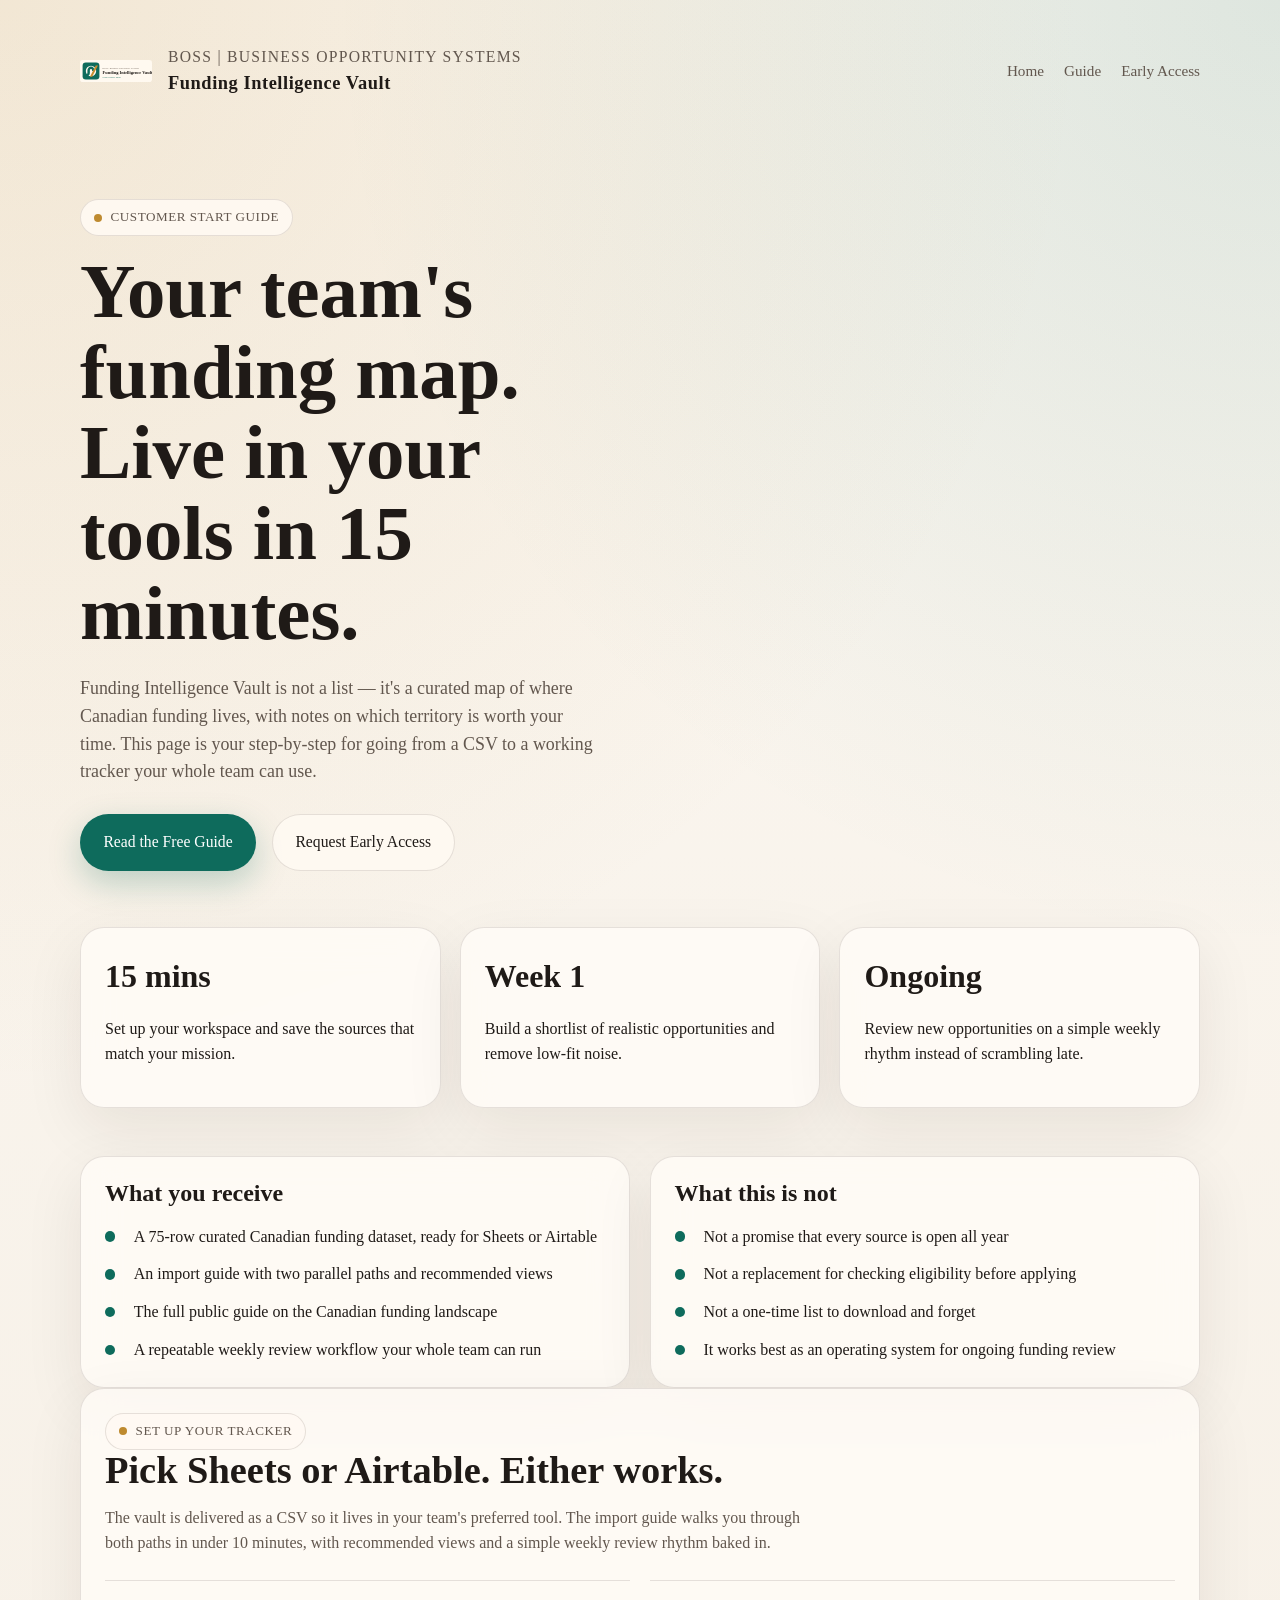
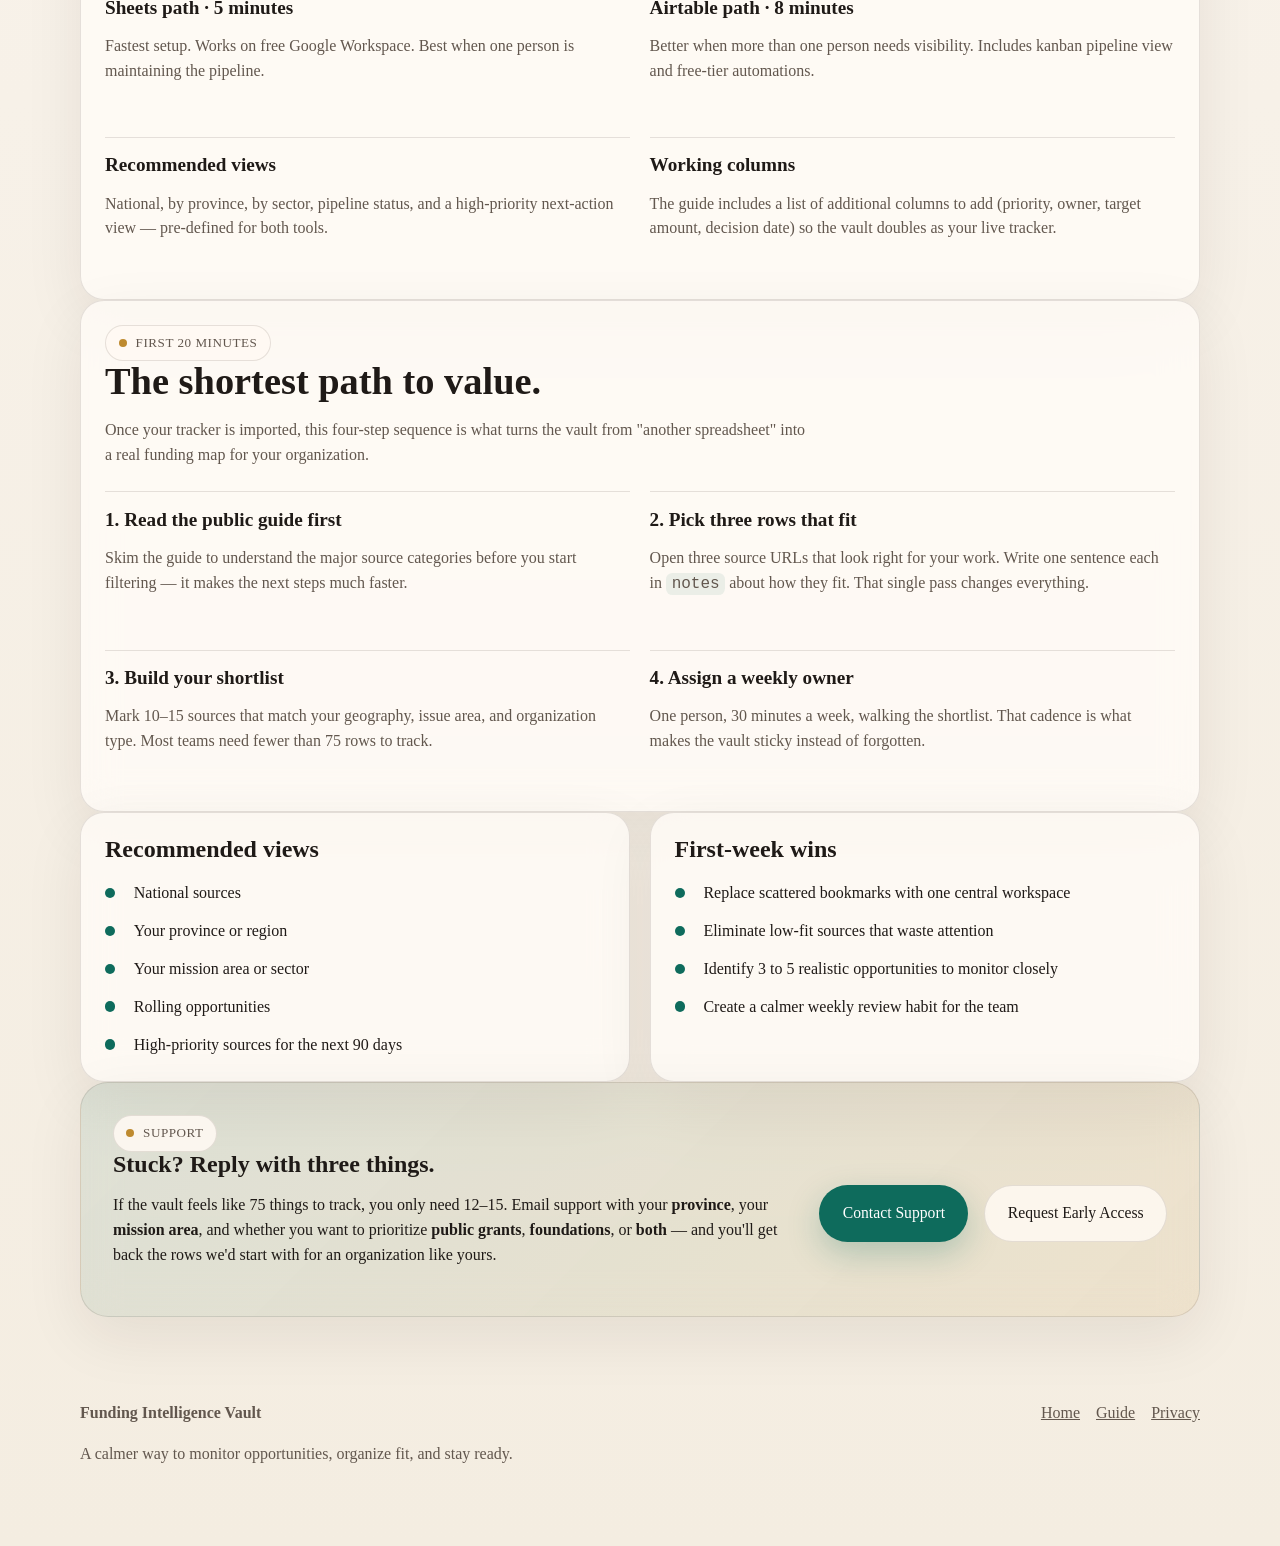
==== customer-start.html @ 521cfb11 "BOSs Funding Intelligence Vault: initial commit" ====
<!DOCTYPE html>
<html lang="en">
  <head>
    <meta charset="UTF-8" />
    <meta name="viewport" content="width=device-width, initial-scale=1.0" />
    <title>Customer Start Guide | Funding Intelligence Vault</title>
    <meta
      name="description"
      content="A clear onboarding guide for getting value from Funding Intelligence Vault in your first week."
    />
    <link rel="icon" type="image/svg+xml" href="assets/favicon.svg" />
    <link rel="stylesheet" href="assets/styles.css" />
  </head>
  <body data-page="customer-start">
    <header class="subpage-header shell">
      <nav class="nav">
        <a class="brand" href="index.html">
          <img class="brand-mark" src="assets/logo.svg" alt="Funding Intelligence Vault logo" />
        </a>
        <a class="brand brand-text" href="index.html">
          <span class="brand-kicker">BOSs | Business Opportunity Systems</span>
          <strong>Funding Intelligence Vault</strong>
        </a>
        <div class="nav-links">
          <a href="index.html">Home</a>
          <a href="guide-full.html">Guide</a>
          <a href="request-access.html">Early Access</a>
        </div>
      </nav>

      <section class="subpage-hero">
        <span class="eyebrow">Customer Start Guide</span>
        <h1>Your team's funding map. Live in your tools in 15 minutes.</h1>
        <p class="lede">
          Funding Intelligence Vault is not a list — it's a curated map of where
          Canadian funding lives, with notes on which territory is worth your
          time. This page is your step-by-step for going from a CSV to a
          working tracker your whole team can use.
        </p>
        <div class="hero-actions">
          <a class="button primary" href="guide-full.html">Read the Free Guide</a>
          <a class="button secondary" href="request-access.html">Request Early Access</a>
        </div>
      </section>
    </header>

    <main class="shell section-stack">
      <section class="stat-grid">
        <article class="card stat-card">
          <strong>15 mins</strong>
          <p>Set up your workspace and save the sources that match your mission.</p>
        </article>
        <article class="card stat-card">
          <strong>Week 1</strong>
          <p>Build a shortlist of realistic opportunities and remove low-fit noise.</p>
        </article>
        <article class="card stat-card">
          <strong>Ongoing</strong>
          <p>Review new opportunities on a simple weekly rhythm instead of scrambling late.</p>
        </article>
      </section>

      <section class="two-up">
        <article class="card content-card">
          <h2>What you receive</h2>
          <ul class="icon-list">
            <li>A 75-row curated Canadian funding dataset, ready for Sheets or Airtable</li>
            <li>An import guide with two parallel paths and recommended views</li>
            <li>The full public guide on the Canadian funding landscape</li>
            <li>A repeatable weekly review workflow your whole team can run</li>
          </ul>
        </article>
        <article class="card content-card">
          <h2>What this is not</h2>
          <ul class="icon-list">
            <li>Not a promise that every source is open all year</li>
            <li>Not a replacement for checking eligibility before applying</li>
            <li>Not a one-time list to download and forget</li>
            <li>It works best as an operating system for ongoing funding review</li>
          </ul>
        </article>
      </section>

      <section class="card reading-card">
        <div class="section-head">
          <span class="eyebrow">Set up your tracker</span>
          <h2>Pick Sheets or Airtable. Either works.</h2>
          <p>
            The vault is delivered as a CSV so it lives in your team's
            preferred tool. The import guide walks you through both paths in
            under 10 minutes, with recommended views and a simple weekly
            review rhythm baked in.
          </p>
        </div>
        <div class="reading-grid onboarding-grid">
          <article>
            <h3>Sheets path · 5 minutes</h3>
            <p>
              Fastest setup. Works on free Google Workspace. Best when one
              person is maintaining the pipeline.
            </p>
          </article>
          <article>
            <h3>Airtable path · 8 minutes</h3>
            <p>
              Better when more than one person needs visibility. Includes
              kanban pipeline view and free-tier automations.
            </p>
          </article>
          <article>
            <h3>Recommended views</h3>
            <p>
              National, by province, by sector, pipeline status, and a
              high-priority next-action view — pre-defined for both tools.
            </p>
          </article>
          <article>
            <h3>Working columns</h3>
            <p>
              The guide includes a list of additional columns to add (priority,
              owner, target amount, decision date) so the vault doubles as your
              live tracker.
            </p>
          </article>
        </div>
      </section>

      <section class="card reading-card">
        <div class="section-head">
          <span class="eyebrow">First 20 Minutes</span>
          <h2>The shortest path to value.</h2>
          <p>
            Once your tracker is imported, this four-step sequence is what
            turns the vault from "another spreadsheet" into a real funding map
            for your organization.
          </p>
        </div>
        <div class="reading-grid onboarding-grid">
          <article>
            <h3>1. Read the public guide first</h3>
            <p>
              Skim the guide to understand the major source categories before
              you start filtering — it makes the next steps much faster.
            </p>
          </article>
          <article>
            <h3>2. Pick three rows that fit</h3>
            <p>
              Open three source URLs that look right for your work. Write one
              sentence each in <code>notes</code> about how they fit. That
              single pass changes everything.
            </p>
          </article>
          <article>
            <h3>3. Build your shortlist</h3>
            <p>
              Mark 10–15 sources that match your geography, issue area, and
              organization type. Most teams need fewer than 75 rows to track.
            </p>
          </article>
          <article>
            <h3>4. Assign a weekly owner</h3>
            <p>
              One person, 30 minutes a week, walking the shortlist. That
              cadence is what makes the vault sticky instead of forgotten.
            </p>
          </article>
        </div>
      </section>

      <section class="two-up">
        <article class="card content-card">
          <h2>Recommended views</h2>
          <ul class="icon-list">
            <li>National sources</li>
            <li>Your province or region</li>
            <li>Your mission area or sector</li>
            <li>Rolling opportunities</li>
            <li>High-priority sources for the next 90 days</li>
          </ul>
        </article>
        <article class="card content-card">
          <h2>First-week wins</h2>
          <ul class="icon-list">
            <li>Replace scattered bookmarks with one central workspace</li>
            <li>Eliminate low-fit sources that waste attention</li>
            <li>Identify 3 to 5 realistic opportunities to monitor closely</li>
            <li>Create a calmer weekly review habit for the team</li>
          </ul>
        </article>
      </section>

      <section class="card callout">
        <div>
          <span class="eyebrow">Support</span>
          <h2>Stuck? Reply with three things.</h2>
          <p>
            If the vault feels like 75 things to track, you only need 12–15.
            Email support with your <strong>province</strong>, your
            <strong>mission area</strong>, and whether you want to prioritize
            <strong>public grants</strong>, <strong>foundations</strong>, or
            <strong>both</strong> — and you'll get back the rows we'd start
            with for an organization like yours.
          </p>
        </div>
        <div class="hero-actions">
          <a class="button primary" data-config-link="contactLink" href="#">Contact Support</a>
          <a class="button secondary" href="request-access.html">Request Early Access</a>
        </div>
      </section>
    </main>

    <footer class="site-footer shell">
      <div>
        <strong>Funding Intelligence Vault</strong>
        <p>A calmer way to monitor opportunities, organize fit, and stay ready.</p>
      </div>
      <div class="footer-links">
        <a href="index.html">Home</a>
        <a href="guide-full.html">Guide</a>
        <a href="privacy.html">Privacy</a>
      </div>
    </footer>

    <script src="config.js"></script>
    <script src="assets/site.js"></script>
  </body>
</html>
---- assets/styles.css ----
:root {
  --bg: #f7f1e8;
  --bg-accent: #efe3d0;
  --surface: rgba(255, 252, 247, 0.82);
  --surface-strong: #fffaf3;
  --text: #1f1a17;
  --muted: #62574e;
  --line: rgba(52, 39, 30, 0.12);
  --brand: #0e6b5c;
  --brand-dark: #0a5146;
  --brand-soft: #d8eee8;
  --gold: #be8a2f;
  --shadow: 0 20px 60px rgba(35, 24, 16, 0.08);
  --radius: 24px;
  --radius-sm: 16px;
  --max: 1120px;
}

* {
  box-sizing: border-box;
}

html {
  scroll-behavior: smooth;
}

body {
  margin: 0;
  font-family: Georgia, "Times New Roman", serif;
  color: var(--text);
  background:
    radial-gradient(circle at top left, rgba(190, 138, 47, 0.15), transparent 32%),
    radial-gradient(circle at top right, rgba(14, 107, 92, 0.12), transparent 28%),
    linear-gradient(180deg, #fbf7f1 0%, var(--bg) 54%, #f4ede1 100%);
  line-height: 1.55;
}

a {
  color: inherit;
}

code {
  font-family: "Courier New", monospace;
  background: rgba(14, 107, 92, 0.08);
  padding: 0.15rem 0.35rem;
  border-radius: 0.4rem;
}

.shell {
  width: min(calc(100% - 2rem), var(--max));
  margin: 0 auto;
}

.site-header,
.subpage-header {
  padding-top: 1.2rem;
}

.nav {
  display: flex;
  align-items: center;
  justify-content: space-between;
  gap: 1rem;
  padding: 1rem 0;
}

.brand {
  text-decoration: none;
}

.brand-text {
  margin-right: auto;
}

.brand-mark {
  width: 72px;
  height: 72px;
  display: block;
}

.brand-kicker {
  display: block;
  font-size: 0.98rem;
  letter-spacing: 0.08em;
  text-transform: uppercase;
  color: var(--muted);
}

.brand strong {
  display: block;
  color: var(--text);
  font-size: 1.15rem;
  letter-spacing: 0.03em;
}

.nav-links {
  display: flex;
  gap: 1.25rem;
  flex-wrap: wrap;
  font-size: 0.95rem;
  color: var(--muted);
}

.nav-links a {
  text-decoration: none;
}

.hero,
.subpage-hero {
  padding: 4.75rem 0 3.5rem;
}

.hero {
  display: grid;
  grid-template-columns: 1.2fr 0.85fr;
  gap: 2rem;
  align-items: start;
}

.hero-stack {
  display: grid;
  gap: 1rem;
}

h1,
h2,
h3 {
  margin: 0;
  line-height: 1.05;
  font-weight: 600;
}

h1 {
  font-size: clamp(3rem, 6vw, 5.6rem);
  max-width: 12ch;
  margin-top: 1rem;
}

.subpage-hero h1 {
  max-width: 12ch;
}

.lede,
.section-head p,
.content-card p,
.feature-panel p,
.accent-panel p,
.offer-sidebar p,
.reading-grid p,
.site-footer p,
.thanks-card p,
.prose-card p {
  color: var(--muted);
}

.lede {
  font-size: 1.12rem;
  max-width: 58ch;
  margin: 1.25rem 0 0;
}

.eyebrow {
  display: inline-flex;
  align-items: center;
  gap: 0.55rem;
  padding: 0.45rem 0.8rem;
  border-radius: 999px;
  background: rgba(255, 250, 243, 0.88);
  border: 1px solid var(--line);
  color: var(--muted);
  font-size: 0.82rem;
  letter-spacing: 0.04em;
  text-transform: uppercase;
}

.eyebrow::before {
  content: "";
  width: 0.5rem;
  height: 0.5rem;
  border-radius: 999px;
  background: var(--gold);
}

.hero-actions,
.two-button {
  display: flex;
  gap: 1rem;
  flex-wrap: wrap;
  margin-top: 1.75rem;
}

.button {
  display: inline-flex;
  align-items: center;
  justify-content: center;
  padding: 0.95rem 1.4rem;
  border-radius: 999px;
  text-decoration: none;
  font-size: 0.98rem;
  border: 1px solid transparent;
  transition: transform 180ms ease, box-shadow 180ms ease, background 180ms ease;
}

.button:hover {
  transform: translateY(-1px);
}

.button.primary {
  background: var(--brand);
  color: white;
  box-shadow: 0 12px 32px rgba(14, 107, 92, 0.25);
}

.button.primary:hover {
  background: var(--brand-dark);
}

.button.secondary {
  background: rgba(255, 250, 243, 0.82);
  border-color: var(--line);
  color: var(--text);
}

.full-width {
  width: 100%;
}

.text-link {
  color: var(--brand-dark);
  text-decoration: underline;
  text-decoration-thickness: 1px;
}

.hero-notes {
  display: flex;
  flex-wrap: wrap;
  gap: 0.65rem;
  margin-top: 1.25rem;
}

.hero-notes span,
.pill-row span {
  padding: 0.52rem 0.8rem;
  border-radius: 999px;
  background: var(--bg-accent);
  color: var(--text);
  font-size: 0.9rem;
}

.card {
  background: var(--surface);
  border: 1px solid var(--line);
  border-radius: var(--radius);
  box-shadow: var(--shadow);
  backdrop-filter: blur(18px);
}

.feature-panel,
.accent-panel,
.stat-card,
.content-card,
.form-card,
.reading-card,
.offer-main,
.offer-sidebar,
.faq-panel,
.thanks-card {
  padding: 1.5rem;
}

.feature-panel h2,
.section-head h2,
.content-card h3,
.reading-head h2,
.faq-panel h2 {
  font-size: clamp(2rem, 3vw, 3rem);
}

.feature-panel h2 {
  font-size: 1.5rem;
}

.price-tag {
  font-size: 3.1rem;
  margin: 0.75rem 0 0.6rem;
}

.card-label {
  color: var(--muted);
  font-size: 0.9rem;
  text-transform: uppercase;
  letter-spacing: 0.05em;
}

.icon-list {
  list-style: none;
  padding: 0;
  margin: 1.15rem 0 0;
  display: grid;
  gap: 0.82rem;
}

.icon-list li {
  display: grid;
  grid-template-columns: 1rem 1fr;
  gap: 0.8rem;
  align-items: start;
}

.icon-list li::before {
  content: "";
  width: 0.65rem;
  height: 0.65rem;
  border-radius: 999px;
  background: var(--brand);
  margin-top: 0.42rem;
}

.compact {
  gap: 0.7rem;
}

.section,
.section-stack {
  padding-bottom: 3.25rem;
}

.section-head {
  max-width: 44rem;
  margin-bottom: 1.5rem;
}

.two-up,
.stat-grid,
.reading-grid,
.offer-layout {
  display: grid;
  gap: 1.2rem;
}

.compact-grid {
  margin-top: 1.5rem;
}

.stat-grid {
  grid-template-columns: repeat(3, minmax(0, 1fr));
  padding-bottom: 3rem;
}

.stat-card strong {
  display: block;
  font-size: 2rem;
  margin-bottom: 0.35rem;
}

.two-up,
.offer-layout {
  grid-template-columns: repeat(2, minmax(0, 1fr));
}

.offer-layout {
  align-items: start;
}

.offer-items {
  display: grid;
  gap: 1rem;
  margin-top: 1.2rem;
}

.offer-items div {
  padding: 1rem 1.1rem;
  background: var(--surface-strong);
  border: 1px solid var(--line);
  border-radius: var(--radius-sm);
}

.offer-items strong {
  display: block;
  margin-bottom: 0.25rem;
}

.form-card {
  display: grid;
  grid-template-columns: 1.1fr auto;
  gap: 1rem;
  align-items: center;
}

.request-form-card {
  grid-template-columns: 0.9fr 1.1fr;
  align-items: start;
}

.intake-form {
  display: grid;
  grid-template-columns: repeat(2, minmax(0, 1fr));
  gap: 1rem;
}

.intake-form label {
  display: grid;
  gap: 0.45rem;
  color: var(--muted);
  font-size: 0.95rem;
}

.intake-form input,
.intake-form select,
.intake-form textarea {
  width: 100%;
  border: 1px solid var(--line);
  border-radius: 16px;
  padding: 0.9rem 1rem;
  font: inherit;
  color: var(--text);
  background: rgba(255, 252, 247, 0.92);
}

.intake-form textarea {
  resize: vertical;
}

.full-span {
  grid-column: 1 / -1;
}

.form-actions {
  display: flex;
  gap: 1rem;
  flex-wrap: wrap;
  align-items: center;
  margin-top: 0.25rem;
}

.form-note,
.form-contact {
  margin: 0;
  color: var(--muted);
}

.form-status {
  margin: 0;
  color: var(--brand-dark);
  font-size: 0.95rem;
}

.reading-grid {
  grid-template-columns: repeat(2, minmax(0, 1fr));
  margin-top: 1.25rem;
}

.reading-grid article {
  padding: 1rem 0;
  border-top: 1px solid var(--line);
}

.reading-grid h3 {
  font-size: 1.2rem;
  margin-bottom: 0.45rem;
}

.callout {
  padding: 2rem;
  background: linear-gradient(135deg, rgba(14, 107, 92, 0.1), rgba(190, 138, 47, 0.12));
  border: 1px solid var(--line);
  border-radius: calc(var(--radius) + 4px);
  box-shadow: var(--shadow);
  display: grid;
  grid-template-columns: 1fr auto;
  gap: 1rem;
  align-items: center;
}

.site-footer {
  padding: 2rem 0 4rem;
  display: flex;
  justify-content: space-between;
  gap: 1rem;
  color: var(--muted);
}

.footer-links {
  display: flex;
  gap: 1rem;
  flex-wrap: wrap;
}

.centered-screen {
  min-height: 100vh;
  display: grid;
  place-items: center;
}

.thanks-card {
  max-width: 760px;
}

.onboarding-grid article {
  padding: 1.1rem 0;
}

.prose-card {
  max-width: 760px;
}

@media (max-width: 900px) {
  .hero,
  .two-up,
  .offer-layout,
  .reading-grid,
  .stat-grid,
  .callout,
  .form-card,
  .request-form-card,
  .intake-form {
    grid-template-columns: 1fr;
  }

  .nav,
  .site-footer {
    align-items: flex-start;
    flex-direction: column;
  }

  .brand-mark {
    width: 60px;
    height: 60px;
  }

  .hero,
  .subpage-hero {
    padding-top: 3.2rem;
  }
}

@media (max-width: 640px) {
  .shell {
    width: min(calc(100% - 1.25rem), var(--max));
  }

  .button {
    width: 100%;
  }

  .hero-actions,
  .two-button {
    flex-direction: column;
    align-items: stretch;
  }

  .card,
  .callout {
    border-radius: 20px;
  }
}
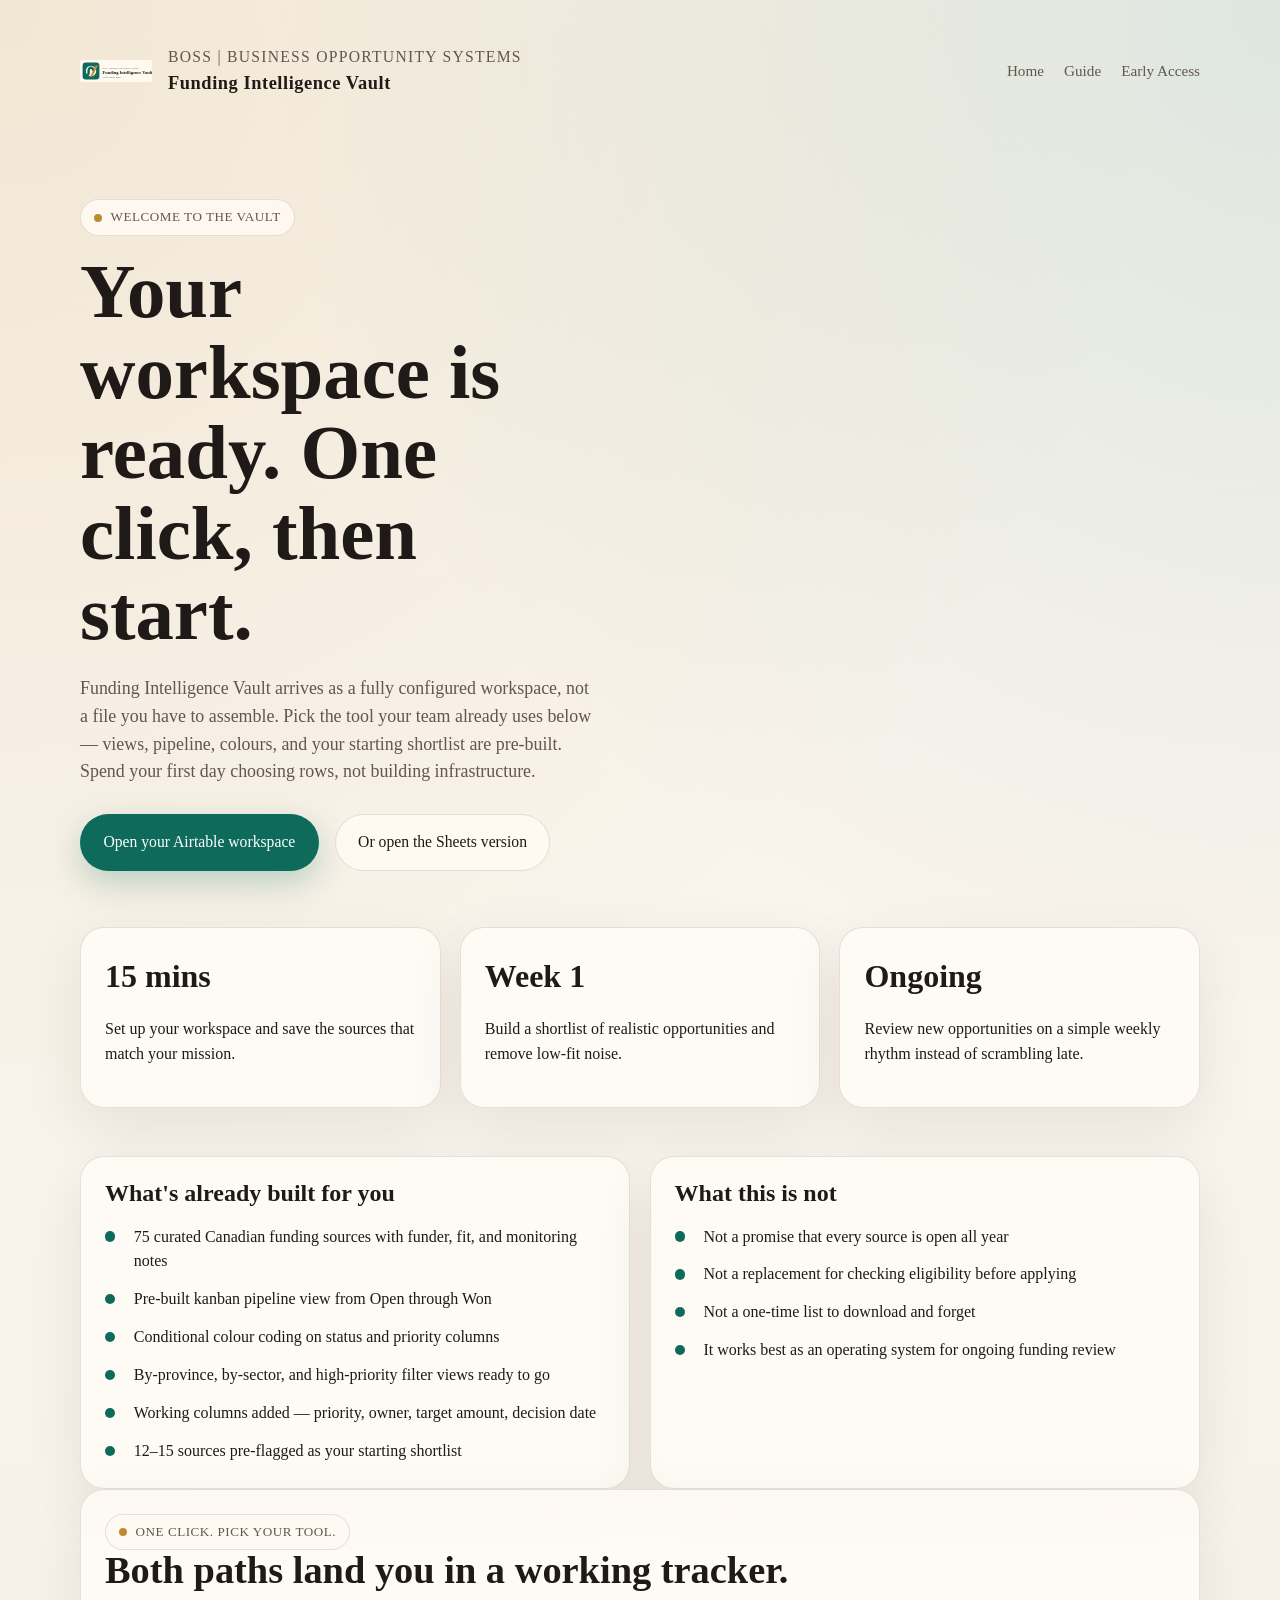
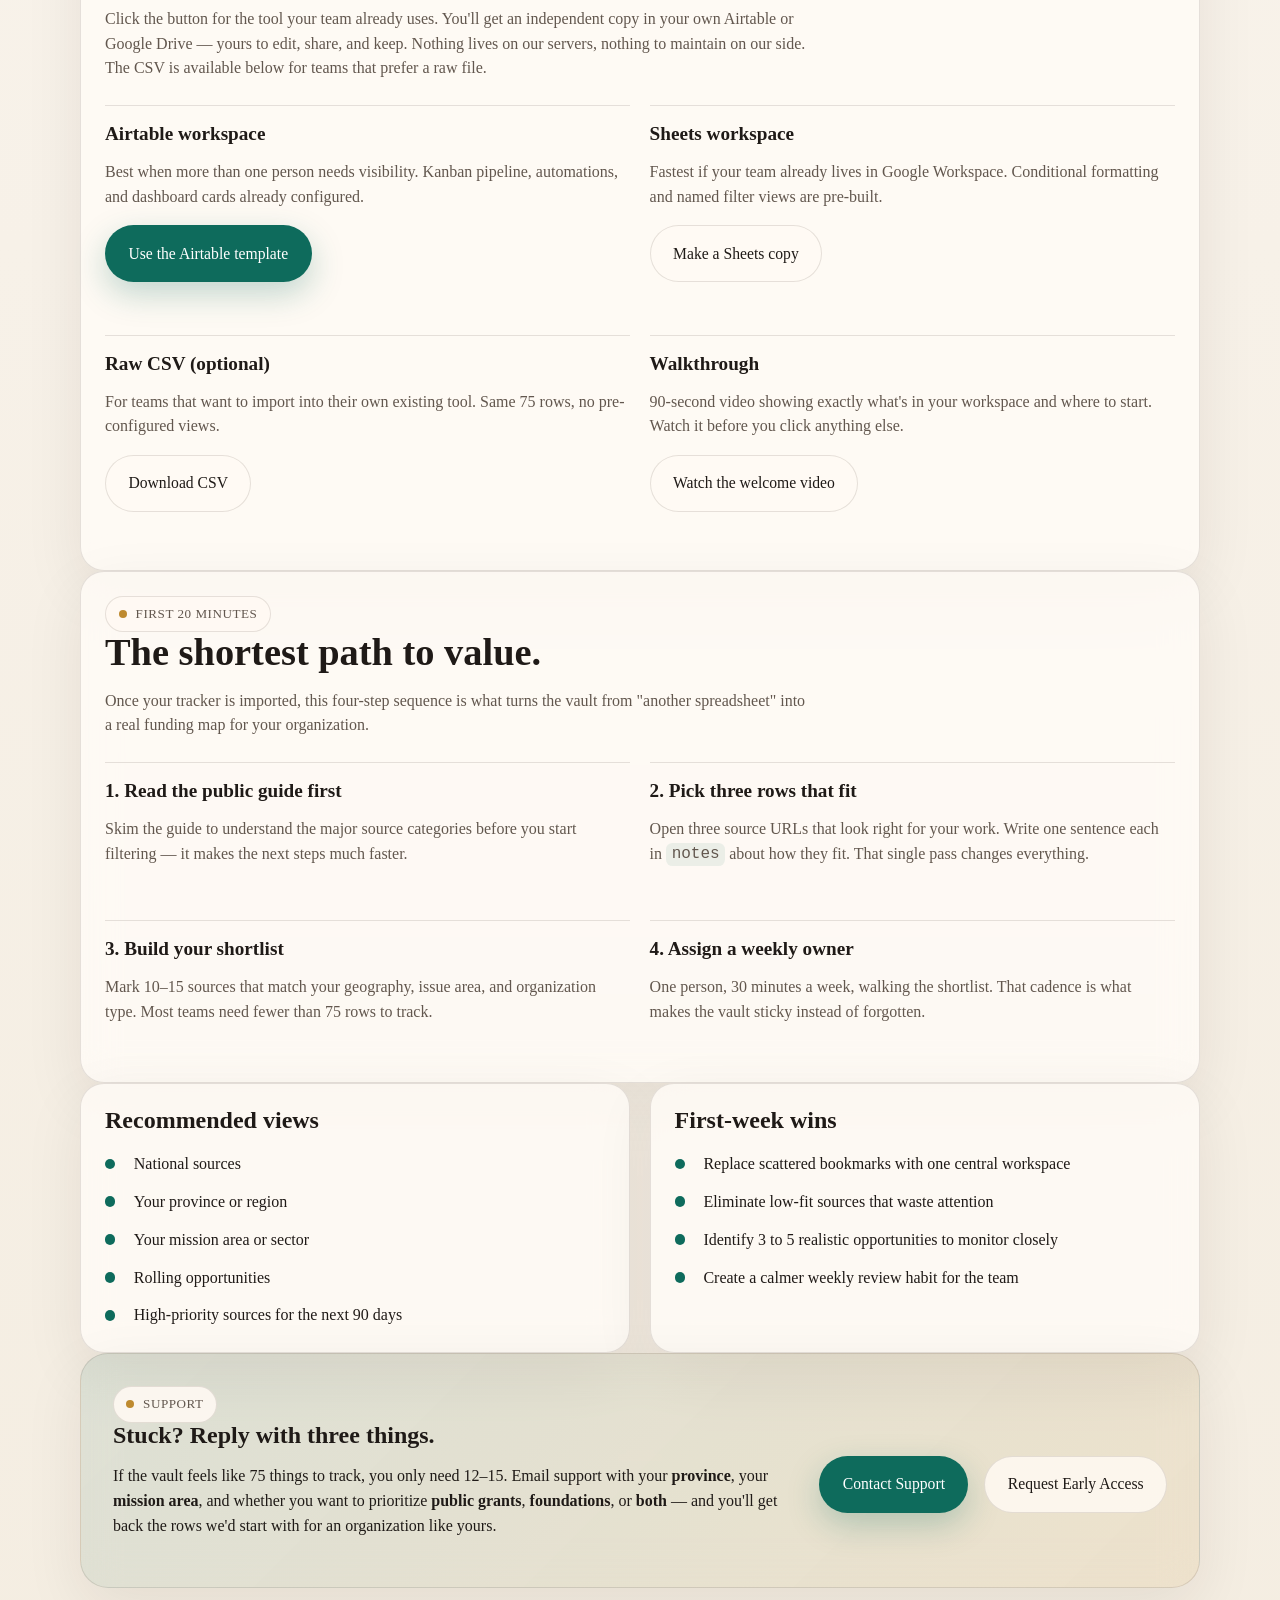
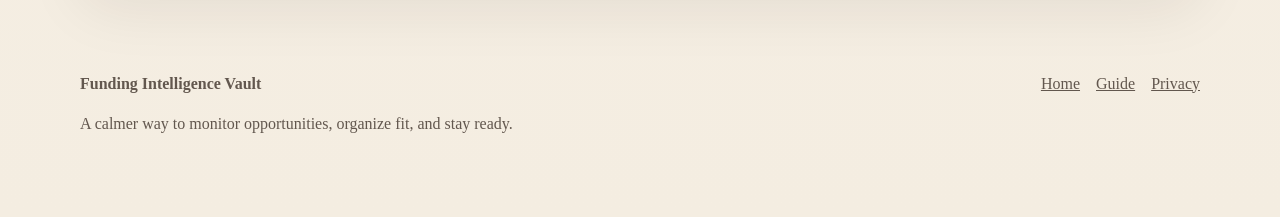
==== commit dd8faf10: "Workspace-first packaging: Airtable + Sheets templates, welcome video, premium copy" ====
--- a/customer-start.html
+++ b/customer-start.html
@@ -29,17 +29,18 @@
       </nav>
 
       <section class="subpage-hero">
-        <span class="eyebrow">Customer Start Guide</span>
-        <h1>Your team's funding map. Live in your tools in 15 minutes.</h1>
+        <span class="eyebrow">Welcome to the Vault</span>
+        <h1>Your workspace is ready. One click, then start.</h1>
         <p class="lede">
-          Funding Intelligence Vault is not a list — it's a curated map of where
-          Canadian funding lives, with notes on which territory is worth your
-          time. This page is your step-by-step for going from a CSV to a
-          working tracker your whole team can use.
+          Funding Intelligence Vault arrives as a fully configured workspace,
+          not a file you have to assemble. Pick the tool your team already
+          uses below &mdash; views, pipeline, colours, and your starting
+          shortlist are pre-built. Spend your first day choosing rows, not
+          building infrastructure.
         </p>
         <div class="hero-actions">
-          <a class="button primary" href="guide-full.html">Read the Free Guide</a>
-          <a class="button secondary" href="request-access.html">Request Early Access</a>
+          <a class="button primary" data-config-link="airtableTemplateUrl" href="#">Open your Airtable workspace</a>
+          <a class="button secondary" data-config-link="sheetsTemplateUrl" href="#">Or open the Sheets version</a>
         </div>
       </section>
     </header>
@@ -62,12 +63,14 @@
 
       <section class="two-up">
         <article class="card content-card">
-          <h2>What you receive</h2>
-          <ul class="icon-list">
-            <li>A 75-row curated Canadian funding dataset, ready for Sheets or Airtable</li>
-            <li>An import guide with two parallel paths and recommended views</li>
-            <li>The full public guide on the Canadian funding landscape</li>
-            <li>A repeatable weekly review workflow your whole team can run</li>
+          <h2>What's already built for you</h2>
+          <ul class="icon-list">
+            <li>75 curated Canadian funding sources with funder, fit, and monitoring notes</li>
+            <li>Pre-built kanban pipeline view from Open through Won</li>
+            <li>Conditional colour coding on status and priority columns</li>
+            <li>By-province, by-sector, and high-priority filter views ready to go</li>
+            <li>Working columns added &mdash; priority, owner, target amount, decision date</li>
+            <li>12&ndash;15 sources pre-flagged as your starting shortlist</li>
           </ul>
         </article>
         <article class="card content-card">
@@ -83,43 +86,55 @@
 
       <section class="card reading-card">
         <div class="section-head">
-          <span class="eyebrow">Set up your tracker</span>
-          <h2>Pick Sheets or Airtable. Either works.</h2>
+          <span class="eyebrow">One click. Pick your tool.</span>
+          <h2>Both paths land you in a working tracker.</h2>
           <p>
-            The vault is delivered as a CSV so it lives in your team's
-            preferred tool. The import guide walks you through both paths in
-            under 10 minutes, with recommended views and a simple weekly
-            review rhythm baked in.
+            Click the button for the tool your team already uses. You'll get
+            an independent copy in your own Airtable or Google Drive &mdash;
+            yours to edit, share, and keep. Nothing lives on our servers,
+            nothing to maintain on our side. The CSV is available below for
+            teams that prefer a raw file.
           </p>
         </div>
         <div class="reading-grid onboarding-grid">
           <article>
-            <h3>Sheets path · 5 minutes</h3>
-            <p>
-              Fastest setup. Works on free Google Workspace. Best when one
-              person is maintaining the pipeline.
-            </p>
-          </article>
-          <article>
-            <h3>Airtable path · 8 minutes</h3>
-            <p>
-              Better when more than one person needs visibility. Includes
-              kanban pipeline view and free-tier automations.
-            </p>
-          </article>
-          <article>
-            <h3>Recommended views</h3>
-            <p>
-              National, by province, by sector, pipeline status, and a
-              high-priority next-action view — pre-defined for both tools.
-            </p>
-          </article>
-          <article>
-            <h3>Working columns</h3>
-            <p>
-              The guide includes a list of additional columns to add (priority,
-              owner, target amount, decision date) so the vault doubles as your
-              live tracker.
+            <h3>Airtable workspace</h3>
+            <p>
+              Best when more than one person needs visibility. Kanban
+              pipeline, automations, and dashboard cards already configured.
+            </p>
+            <p>
+              <a class="button primary" data-config-link="airtableTemplateUrl" href="#">Use the Airtable template</a>
+            </p>
+          </article>
+          <article>
+            <h3>Sheets workspace</h3>
+            <p>
+              Fastest if your team already lives in Google Workspace.
+              Conditional formatting and named filter views are pre-built.
+            </p>
+            <p>
+              <a class="button secondary" data-config-link="sheetsTemplateUrl" href="#">Make a Sheets copy</a>
+            </p>
+          </article>
+          <article>
+            <h3>Raw CSV (optional)</h3>
+            <p>
+              For teams that want to import into their own existing tool.
+              Same 75 rows, no pre-configured views.
+            </p>
+            <p>
+              <a class="button secondary" href="funding-intelligence-vault-template.csv" download>Download CSV</a>
+            </p>
+          </article>
+          <article>
+            <h3>Walkthrough</h3>
+            <p>
+              90-second video showing exactly what's in your workspace and
+              where to start. Watch it before you click anything else.
+            </p>
+            <p>
+              <a class="button secondary" data-config-link="welcomeVideoUrl" href="#">Watch the welcome video</a>
             </p>
           </article>
         </div>
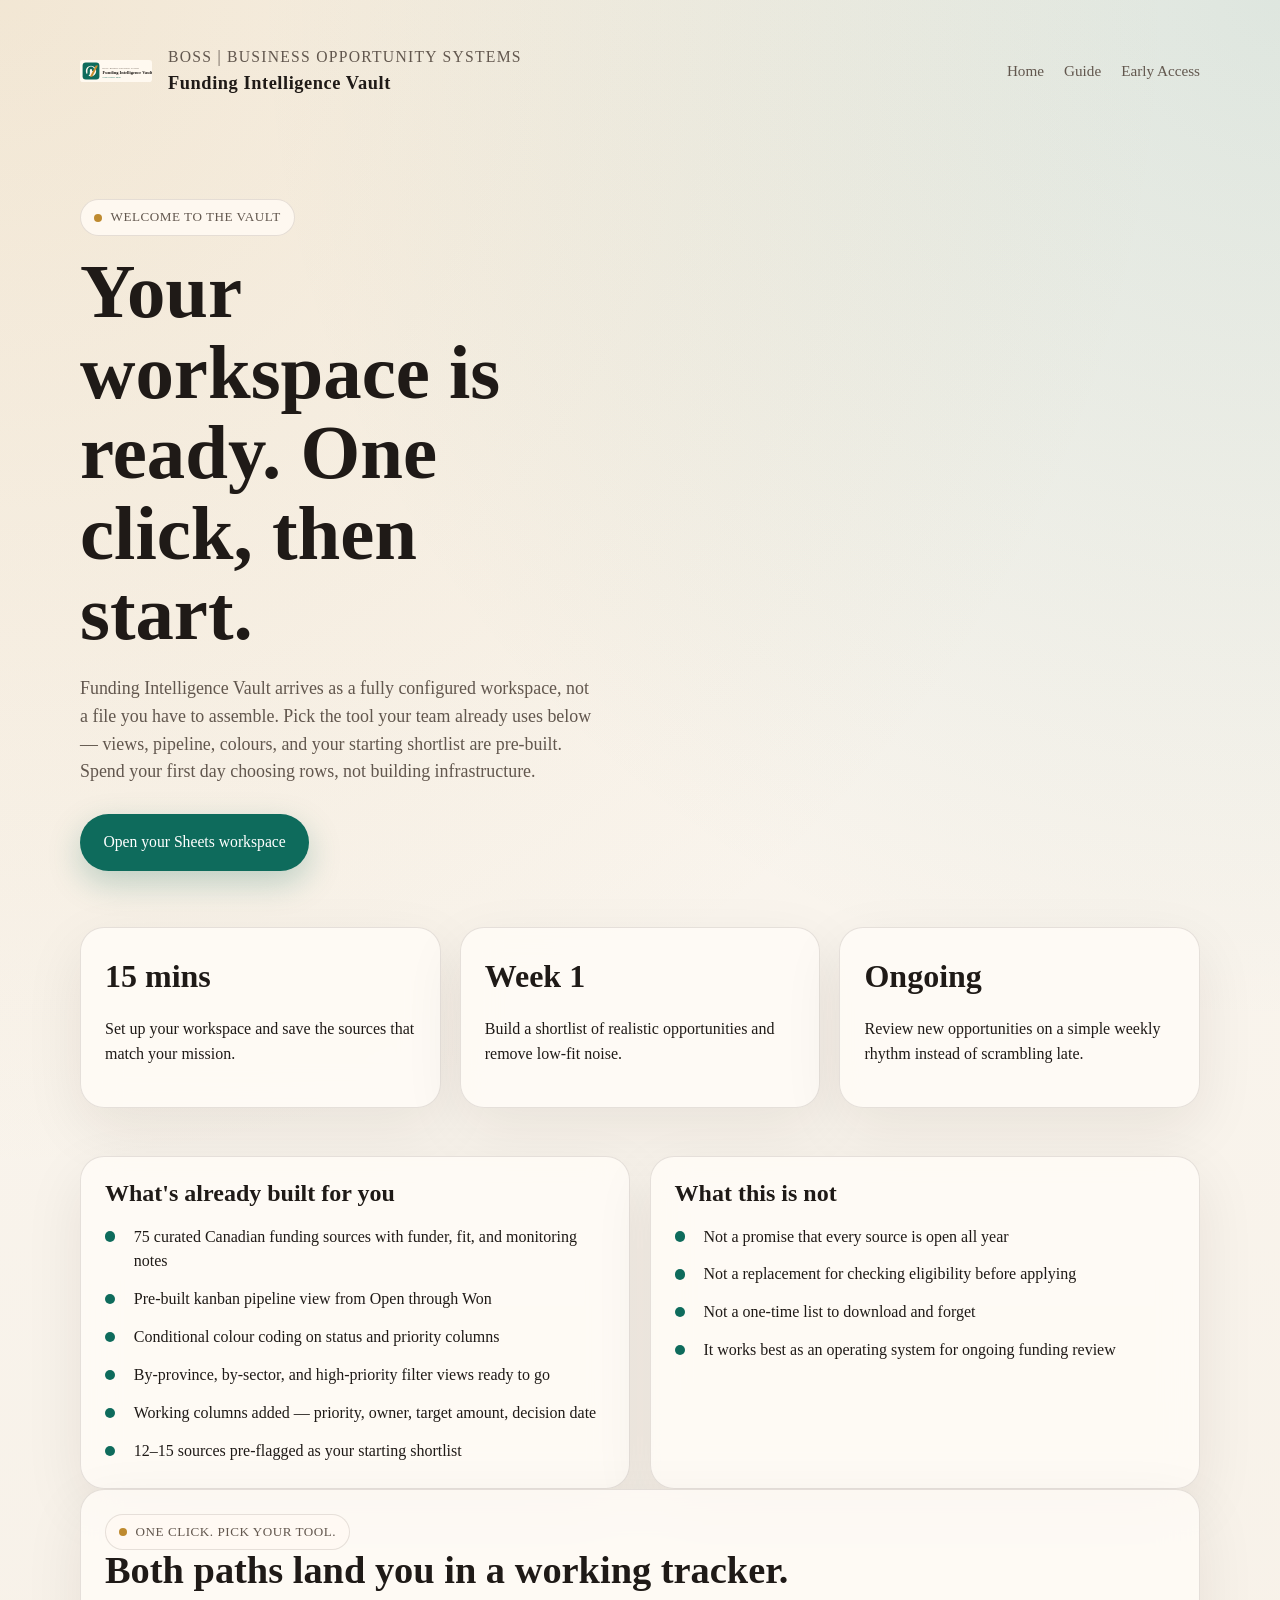
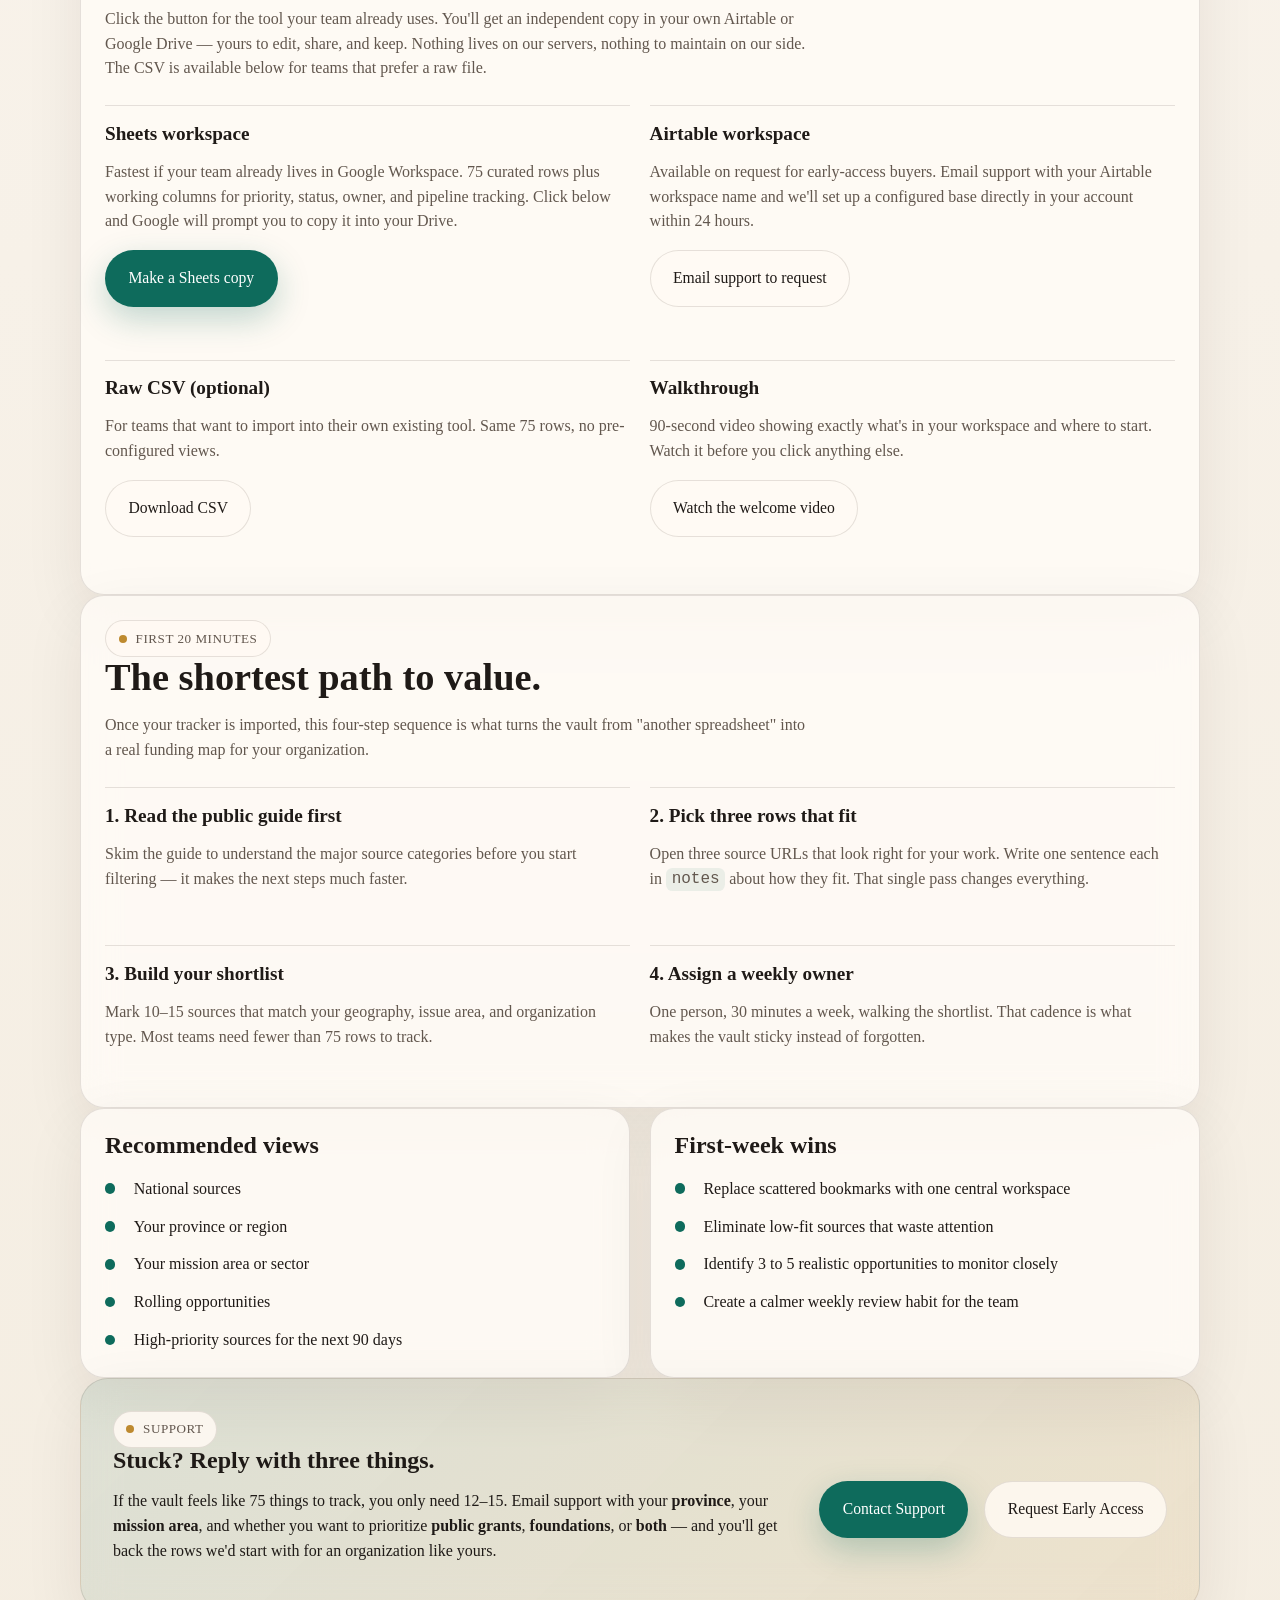
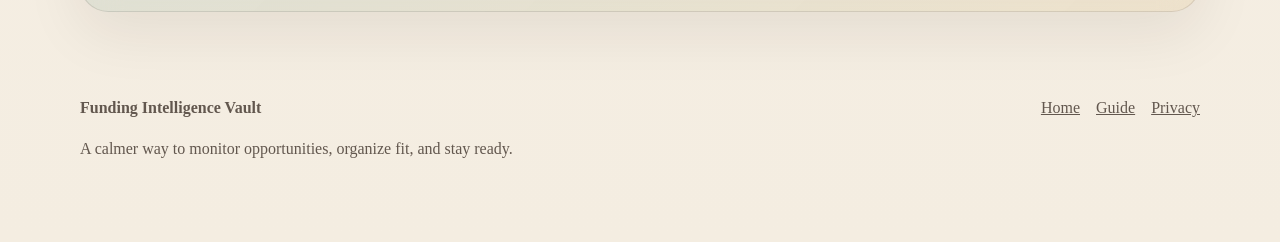
==== commit eabc4fde: "Wire Sheets template URL, lead with Sheets, position Airtable as white-glove" ====
--- a/customer-start.html
+++ b/customer-start.html
@@ -39,8 +39,8 @@
           building infrastructure.
         </p>
         <div class="hero-actions">
-          <a class="button primary" data-config-link="airtableTemplateUrl" href="#">Open your Airtable workspace</a>
-          <a class="button secondary" data-config-link="sheetsTemplateUrl" href="#">Or open the Sheets version</a>
+          <a class="button primary" data-config-link="sheetsTemplateUrl" href="#">Open your Sheets workspace</a>
+          <a class="button secondary" data-config-link="airtableTemplateUrl" data-hide-when-empty href="#">Or open the Airtable version</a>
         </div>
       </section>
     </header>
@@ -98,23 +98,26 @@
         </div>
         <div class="reading-grid onboarding-grid">
           <article>
+            <h3>Sheets workspace</h3>
+            <p>
+              Fastest if your team already lives in Google Workspace. 75
+              curated rows plus working columns for priority, status,
+              owner, and pipeline tracking. Click below and Google will
+              prompt you to copy it into your Drive.
+            </p>
+            <p>
+              <a class="button primary" data-config-link="sheetsTemplateUrl" href="#">Make a Sheets copy</a>
+            </p>
+          </article>
+          <article data-hide-when-empty-parent>
             <h3>Airtable workspace</h3>
             <p>
-              Best when more than one person needs visibility. Kanban
-              pipeline, automations, and dashboard cards already configured.
-            </p>
-            <p>
-              <a class="button primary" data-config-link="airtableTemplateUrl" href="#">Use the Airtable template</a>
-            </p>
-          </article>
-          <article>
-            <h3>Sheets workspace</h3>
-            <p>
-              Fastest if your team already lives in Google Workspace.
-              Conditional formatting and named filter views are pre-built.
-            </p>
-            <p>
-              <a class="button secondary" data-config-link="sheetsTemplateUrl" href="#">Make a Sheets copy</a>
+              Available on request for early-access buyers. Email support
+              with your Airtable workspace name and we'll set up a
+              configured base directly in your account within 24 hours.
+            </p>
+            <p>
+              <a class="button secondary" data-config-link="contactLink" href="#">Email support to request</a>
             </p>
           </article>
           <article>
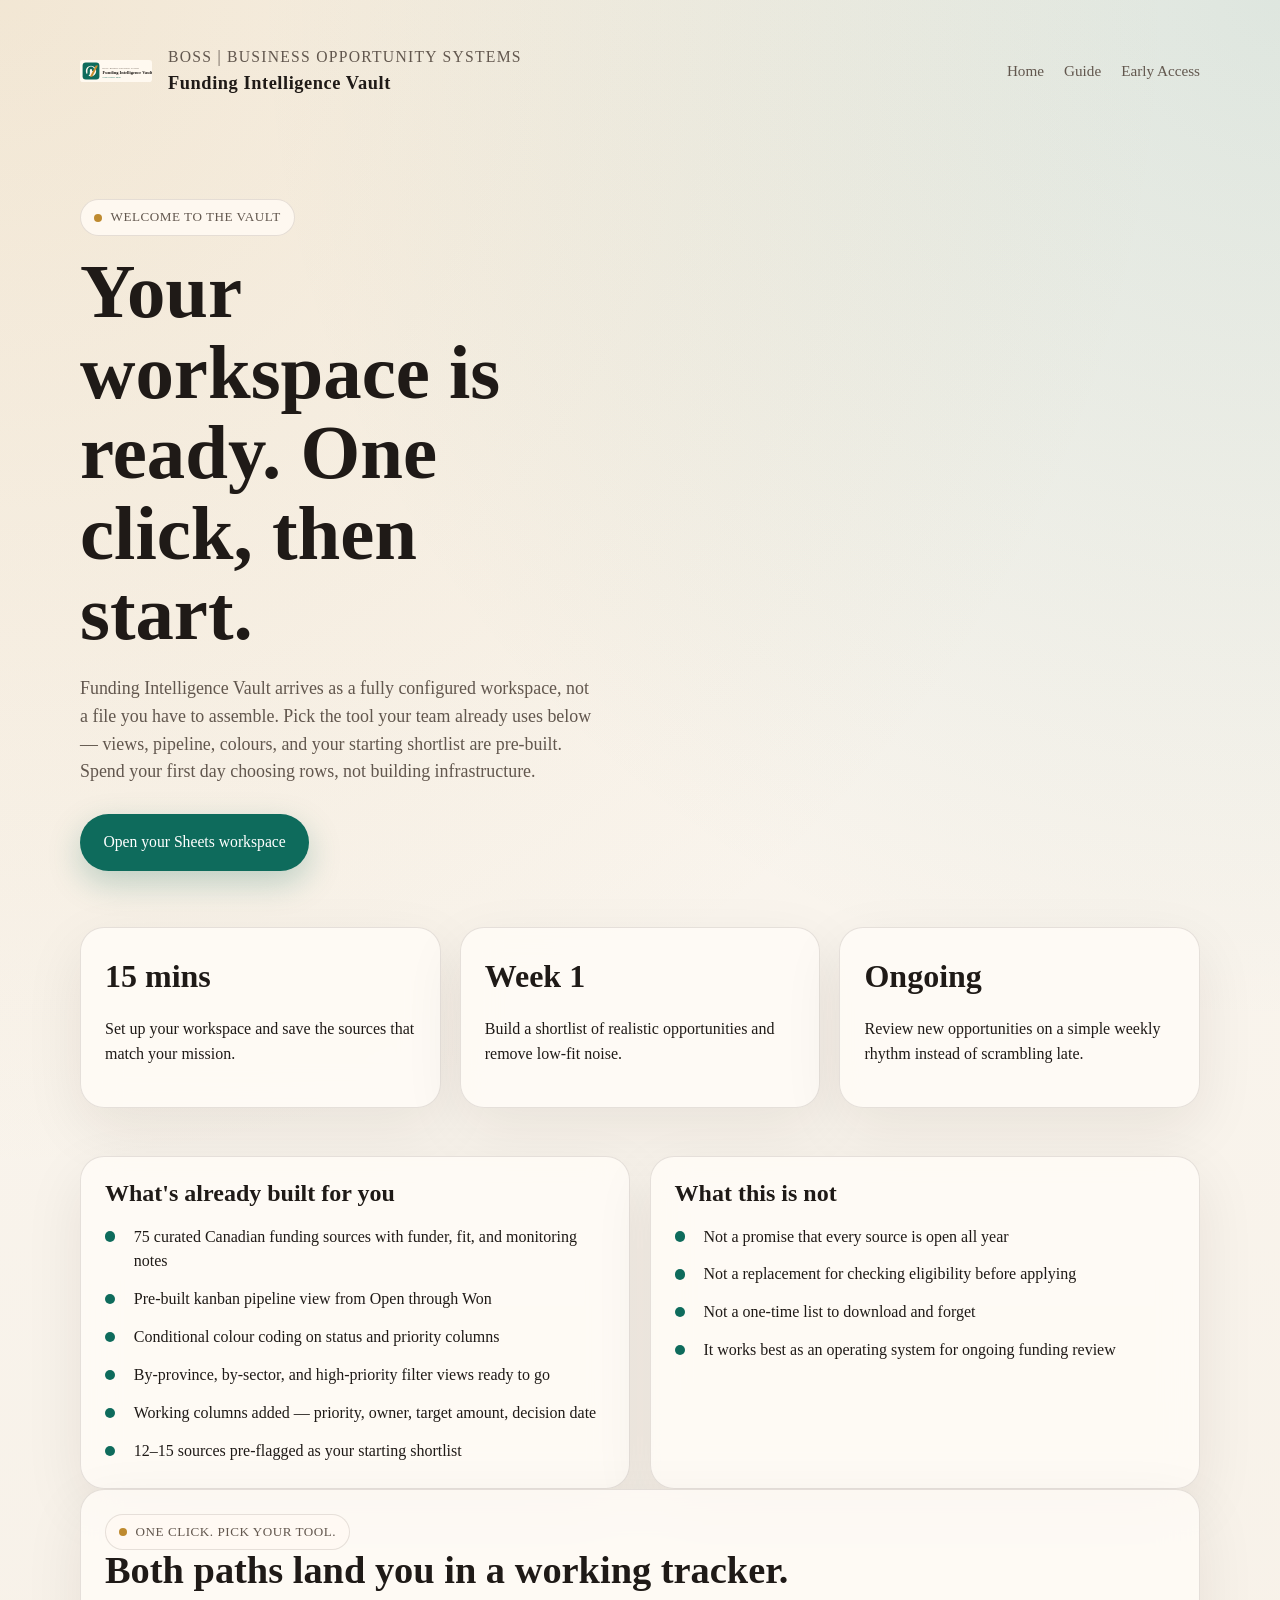
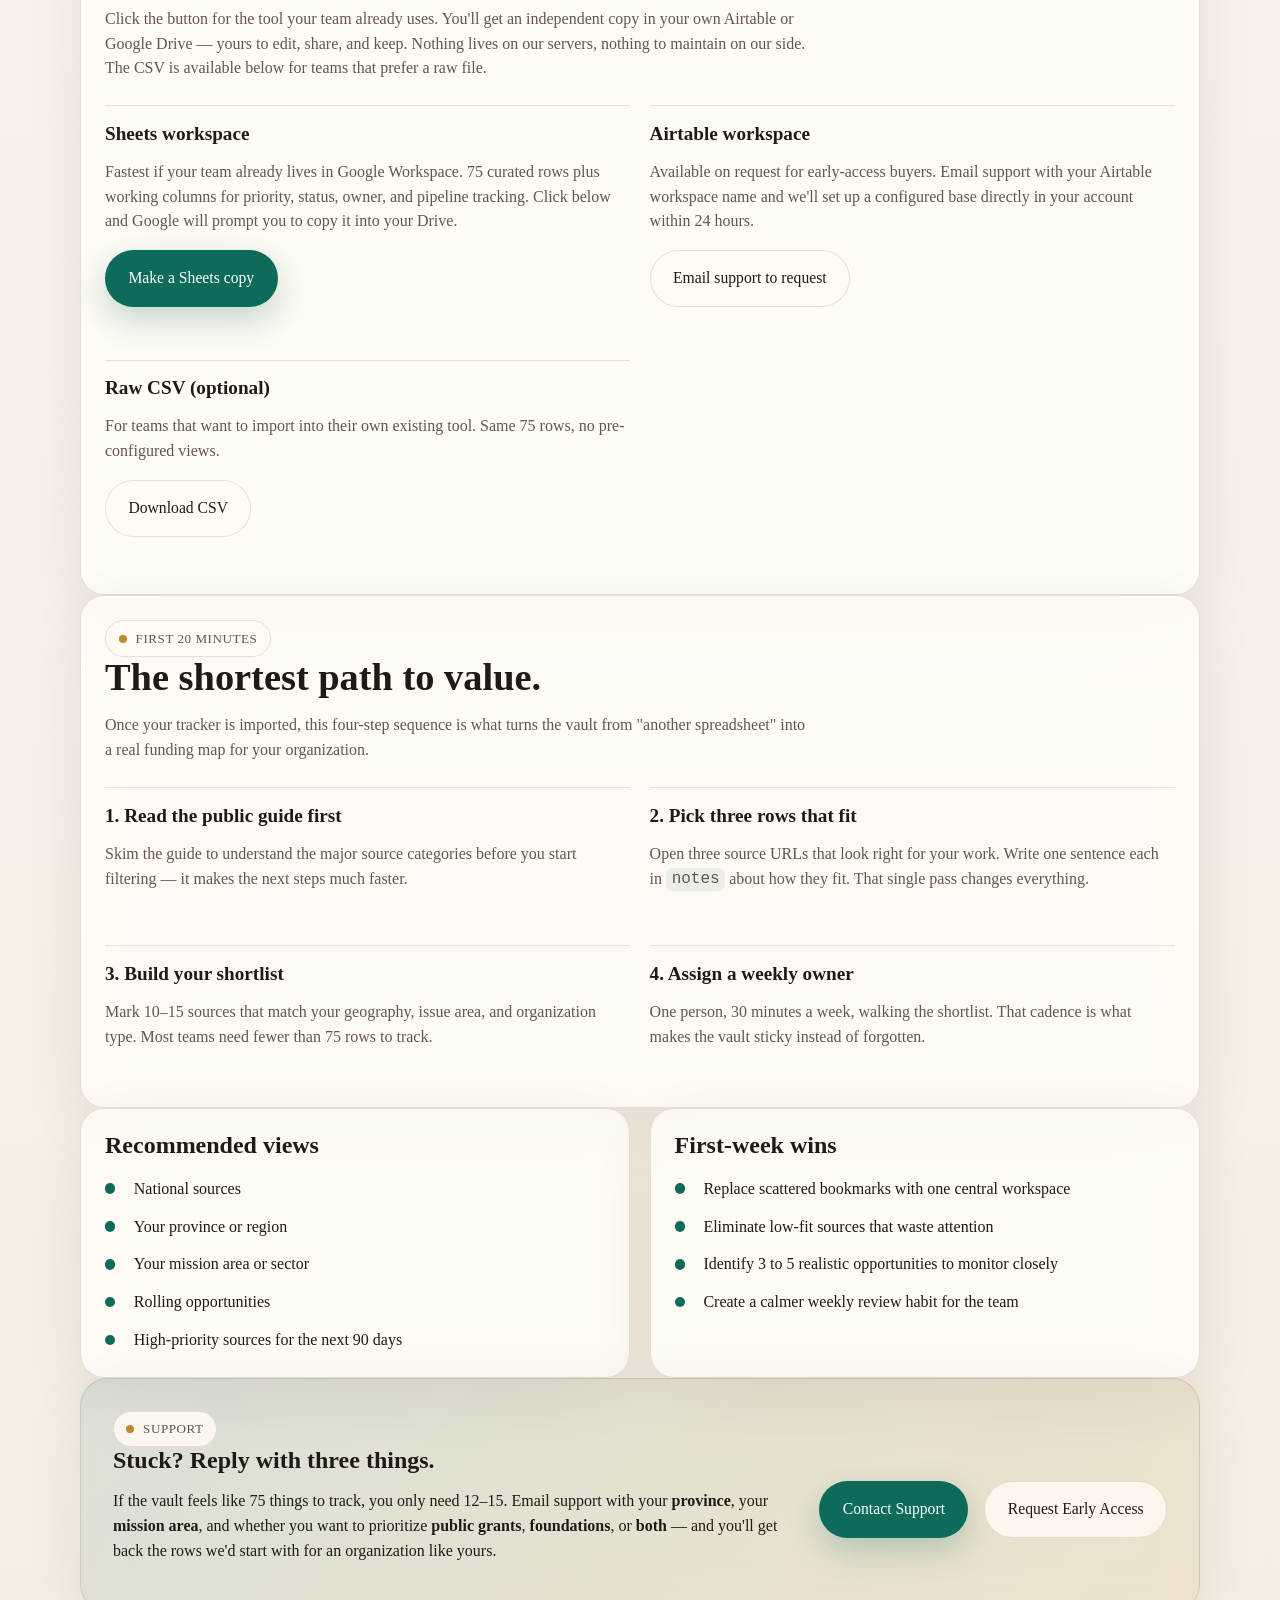
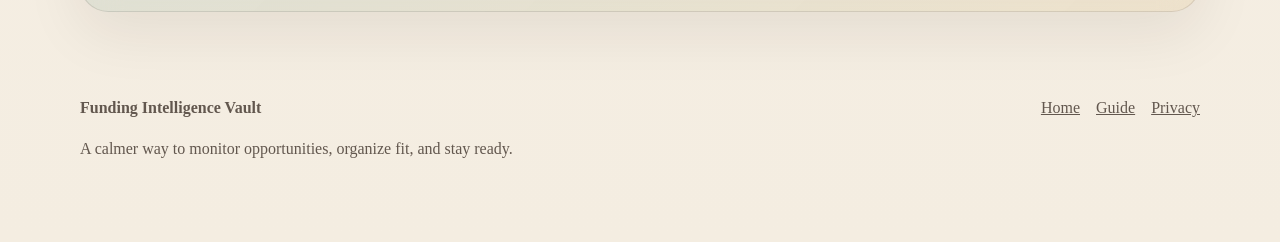
==== commit 083da6e4: "Defer welcome Loom to v2: strip from v1 customer-facing copy" ====
--- a/customer-start.html
+++ b/customer-start.html
@@ -130,16 +130,6 @@
               <a class="button secondary" href="funding-intelligence-vault-template.csv" download>Download CSV</a>
             </p>
           </article>
-          <article>
-            <h3>Walkthrough</h3>
-            <p>
-              90-second video showing exactly what's in your workspace and
-              where to start. Watch it before you click anything else.
-            </p>
-            <p>
-              <a class="button secondary" data-config-link="welcomeVideoUrl" href="#">Watch the welcome video</a>
-            </p>
-          </article>
         </div>
       </section>
 
